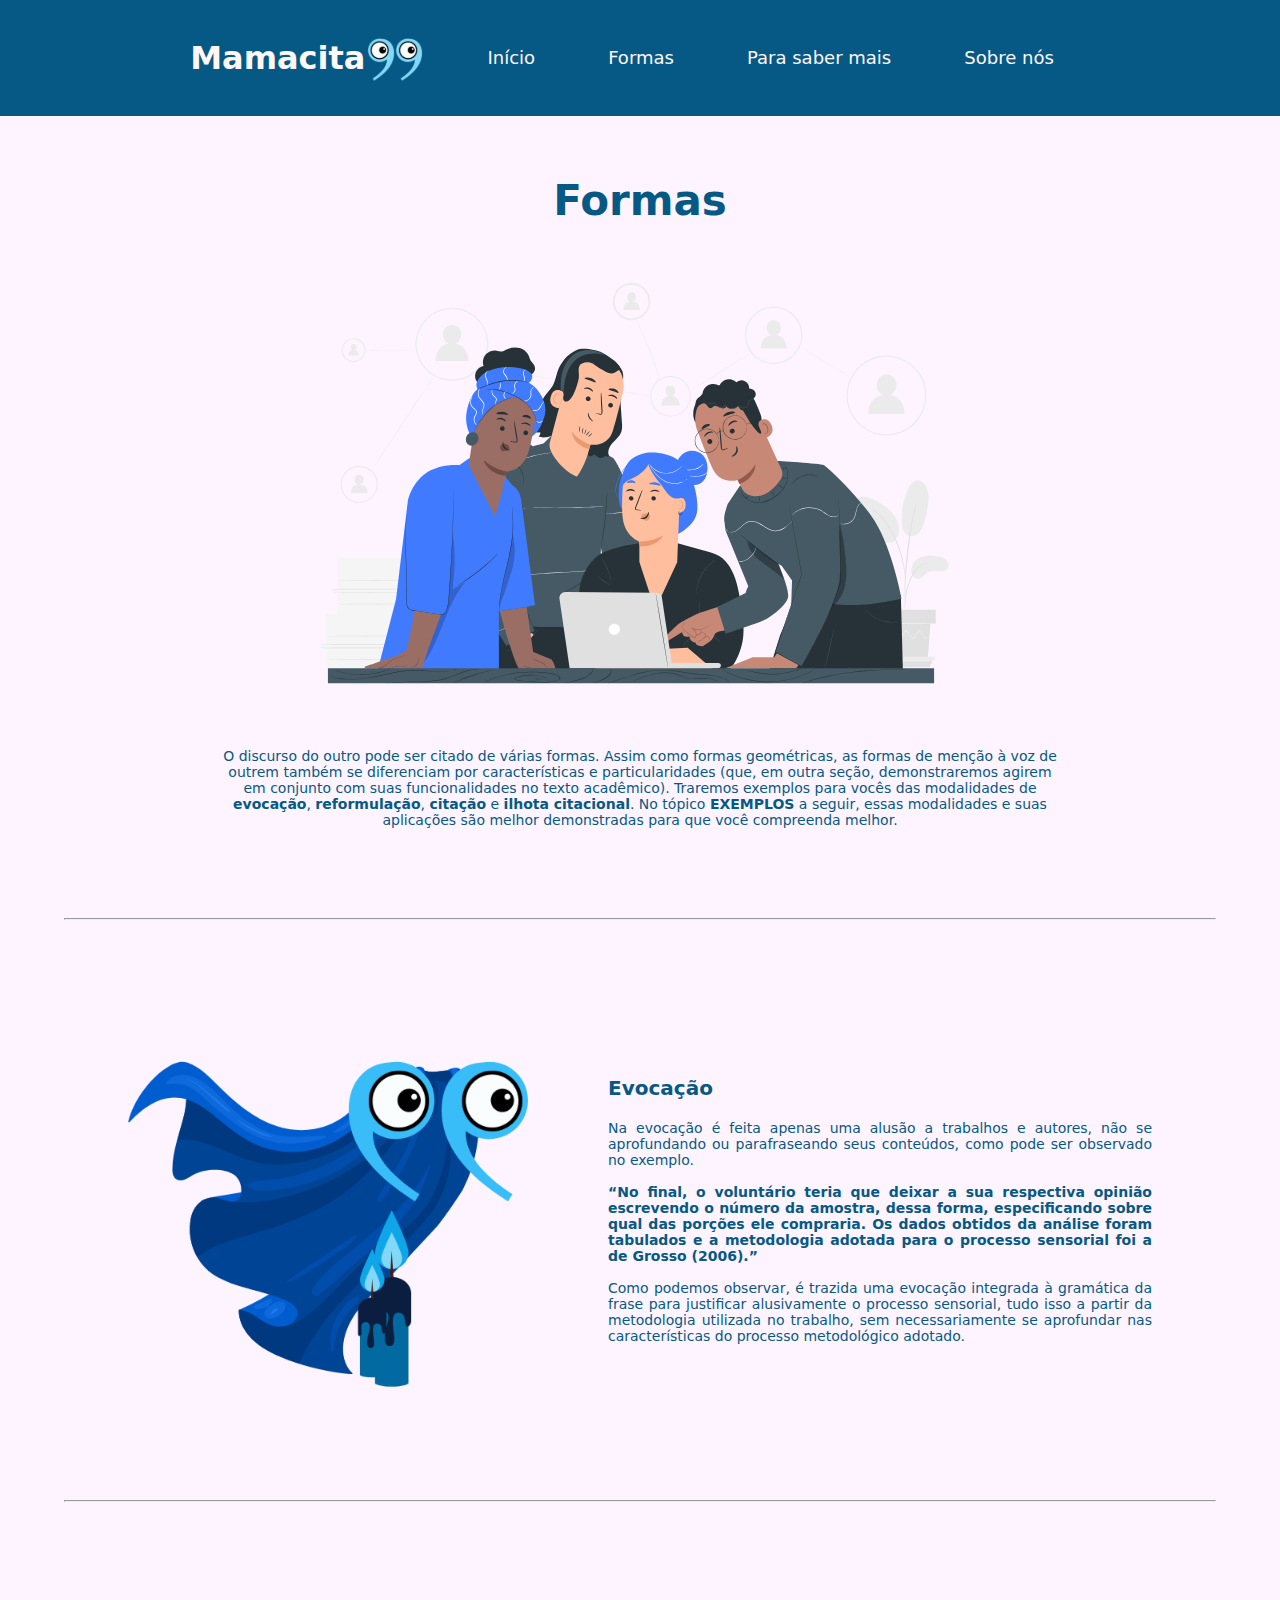
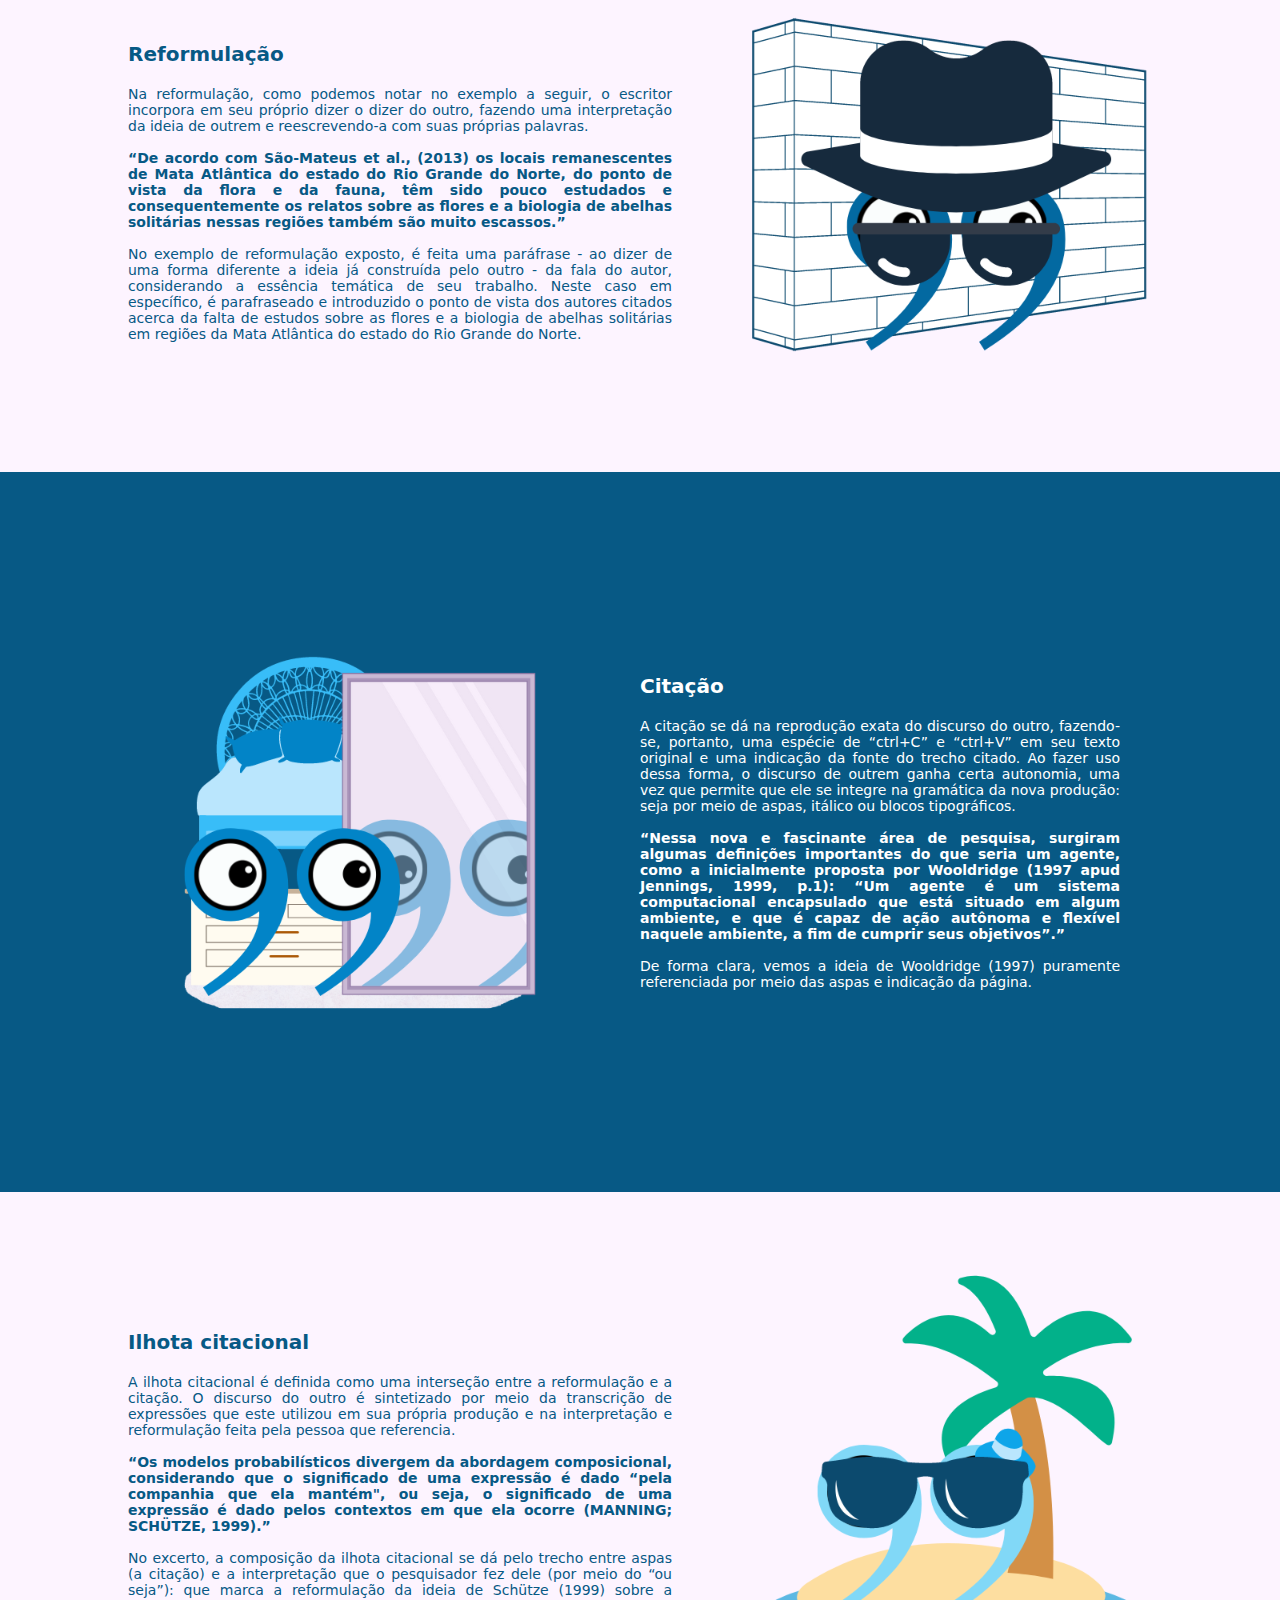
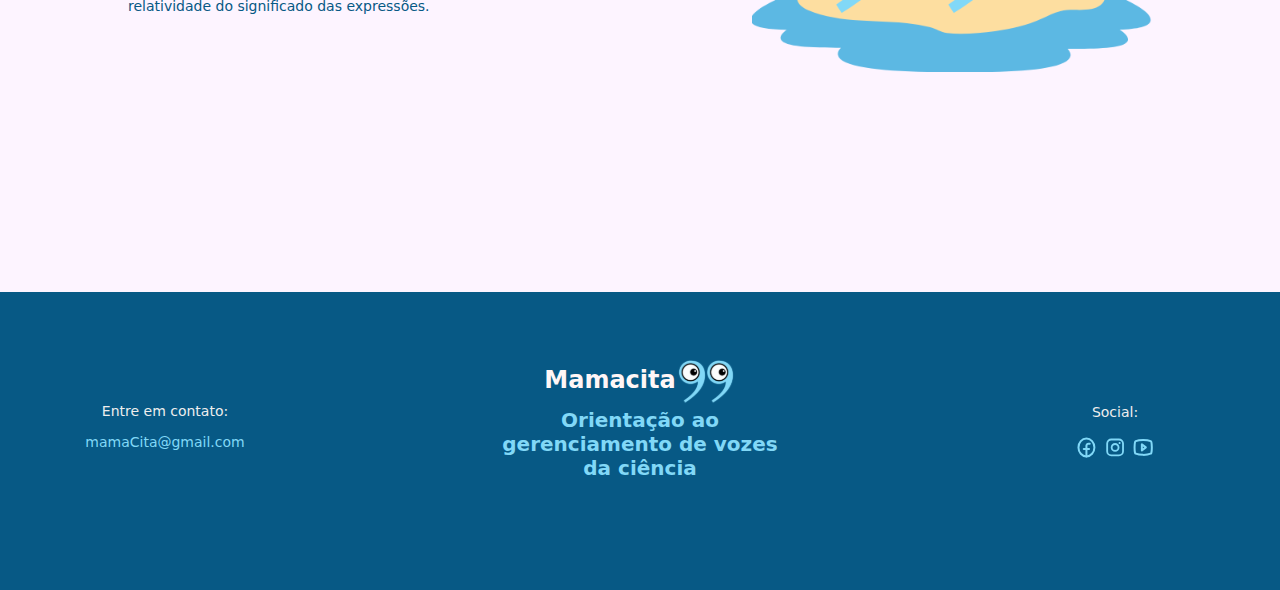
==== paginaFormas.html @ 692da954 "versão 1" ====
<!DOCTYPE html>
<html lang="en">

<head>
    <meta charset="UTF-8">
    <meta http-equiv="X-UA-Compatible" content="IE=edge">
    <meta name="viewport" content="width=device-width, initial-scale=1.0">
    <title>Formas de menção à voz de outrem</title>
    <link rel="stylesheet" href="css/estiloFormas.css">
</head>

<body>

    <header>
        <div class="cabecalho">
            <div class="logo">
                <h1>
                    Mamacita
                </h1>
                <img src="img/Logo/Logo.svg" alt="logo do site" width="60px" height="56px">
            </div>
            <nav>
                <div>
                    <ul>
                        <li><a href="paginaInicio.html">Início</a></li>
                        <li><a href="paginaInicio.html">Formas</a></li>
                        <li><a href="paginaParaSaberMais.html">Para saber mais</a></li>
                        <li><a href="paginaSobreNos.html">Sobre nós</a></li>
                    </ul>
                </div>
            </nav>
        </div>
    </header>

    <main>
        <section id="intro">
            <h1><strong>Formas</strong></h1>
            <img src="img/Formas/Info-1.svg" alt="Imagem de apresentação de formas" height="450px" width="700px">
            <div class="caixasDeTexto">
                <p>O discurso do outro pode ser citado de várias formas. Assim como formas
                    geométricas, as formas de menção à voz de <br> outrem também se diferenciam
                    por características e particularidades (que, em outra seção,
                    demonstraremos agirem <br> em conjunto com suas funcionalidades no texto acadêmico).
                    Traremos exemplos para vocês das modalidades de <br>
                    <strong>evocação</strong>, <strong>reformulação</strong>, <strong>citação</strong>
                    e <strong>ilhota citacional</strong>. No tópico <strong>EXEMPLOS</strong>
                    a seguir, essas modalidades e suas <br> aplicações são melhor demonstradas
                    para que você compreenda melhor.
                </p>
            </div>
        </section>

        <hr style="width: 90%; margin: auto; margin-bottom: 90px; margin-top: 90px;">

        <div class="container">
            <img src="img/Formas/Evocacao-2.svg" alt="Imagem representativa da evocação" height="400px" width="400px">
            <div class="caixasDeTexto2">
                <h3>Evocação</h3>
                <div class="TextosFormas">
                    <p>
                        Na evocação é feita apenas uma alusão a trabalhos e autores, não se
                        aprofundando ou parafraseando seus conteúdos, como pode ser observado no
                        exemplo. </p><br>
                    <p><strong>“No final, o voluntário teria que deixar a sua respectiva opinião escrevendo
                            o número da amostra, dessa forma, especificando sobre qual das porções
                            ele compraria. Os dados obtidos da análise foram tabulados e a
                            metodologia adotada para o processo sensorial foi a de Grosso (2006).”</strong></p><br>
                    <p> Como podemos observar, é trazida uma evocação integrada à gramática da frase
                        para justificar alusivamente o processo sensorial, tudo isso a partir da
                        metodologia utilizada no trabalho, sem necessariamente se aprofundar nas
                        características do processo metodológico adotado.</p>
                </div>
            </div>
        </div>

        <hr style="width: 90%; margin: auto; margin-bottom: 90px; margin-top: 90px;">

        <div class="container">
            <div class="caixasDeTexto3">
                <h3>Reformulação</h3>
                <div class="TextosFormas">
                    <p> Na reformulação, como podemos notar no exemplo a seguir, o escritor
                        incorpora em seu próprio dizer o dizer do outro, fazendo uma interpretação da
                        ideia de outrem e reescrevendo-a com suas próprias palavras. </p><br>
                    <p><strong>“De acordo com São-Mateus et al., (2013) os locais remanescentes de Mata
                            Atlântica do estado do Rio Grande do Norte, do ponto de vista da flora e da
                            fauna, têm sido pouco estudados e consequentemente os relatos sobre as
                            flores e a biologia de abelhas solitárias nessas regiões também são muito
                            escassos.”</strong></p><br>
                    <p> No exemplo de reformulação exposto, é feita uma paráfrase - ao dizer de uma
                        forma diferente a ideia já construída pelo outro - da fala do autor, considerando
                        a essência temática de seu trabalho. Neste caso em específico, é parafraseado e
                        introduzido o ponto de vista dos autores citados acerca da falta de estudos
                        sobre as flores e a biologia de abelhas solitárias em regiões da Mata Atlântica do
                        estado do Rio Grande do Norte.</p>
                </div>
            </div>
            <img src="img/Formas/Reformulcao-4.svg" alt="Imagem representativa da reformulação" height="400px"
                width="400px">
        </div>

            <div class="container2">
                <div class="boxAzul">
                <img src="img/Formas/Citacao-3.svg" alt="Imagem representativa da citação" height="400px" width="400px">
                <div class="caixasDeTexto2">
                    <h3>Citação</h3>
                    <div class="TextosFormas">
                        <p>A citação se dá na reprodução exata do discurso do outro, fazendo-se, portanto,
                            uma espécie de “ctrl+C” e “ctrl+V” em seu texto original e uma indicação da fonte
                            do trecho citado. Ao fazer uso dessa forma, o discurso de outrem ganha certa
                            autonomia, uma vez que permite que ele se integre na gramática da nova
                            produção: seja por meio de aspas, itálico ou blocos tipográficos.</p><br>
                        <p><strong>“Nessa nova e fascinante área de pesquisa, surgiram algumas definições
                                importantes do que seria um agente, como a inicialmente proposta por
                                Wooldridge (1997 apud Jennings, 1999, p.1): “Um agente é um sistema
                                computacional encapsulado que está situado em algum ambiente, e que é
                                capaz de ação autônoma e flexível naquele ambiente, a fim de cumprir seus
                                objetivos”.”</strong></p><br>
                        <p> De forma clara, vemos a ideia de Wooldridge (1997) puramente referenciada por
                            meio das aspas e indicação da página.</p>
                    </div>
                </div>
            </div>
        </div>

        <div class="container preRodape">
            <div class="caixasDeTexto3">
                <h3>Ilhota citacional</h3>
                <div class="TextosFormas">
                    <p> A ilhota citacional é definida como uma interseção entre a reformulação e a
                        citação. O discurso do outro é sintetizado por meio da transcrição de expressões
                        que este utilizou em sua própria produção e na interpretação e reformulação
                        feita pela pessoa que referencia.</p><br>
                    <p><strong>“Os modelos probabilísticos divergem da abordagem composicional,
                            considerando que o significado de uma expressão é dado “pela companhia
                            que ela mantém", ou seja, o significado de uma expressão é dado pelos
                            contextos em que ela ocorre (MANNING; SCHÜTZE, 1999).”</strong></p><br>
                    <p> No excerto, a composição da ilhota citacional se dá pelo trecho entre aspas (a
                        citação) e a interpretação que o pesquisador fez dele (por meio do “ou seja”): que
                        marca a reformulação da ideia de Schütze (1999) sobre a relatividade do
                        significado das expressões.</p>
                </div>
            </div>
            <img src="img/Formas/Ilhota-5.svg" alt="Imagem representativa da ilhota citacional" height="400px"
                width="400px">
        </div>

    </main>

    <footer>
        <section>
            <p>Entre em contato:</p>
            <p id="gmail">mamaCita@gmail.com</p>
        </section>

        <section>
            <div class="logo">
                <h2>Mamacita</h2>
                <img src="img/Logo/Logo.svg" alt="logo do site" width="60px" height="56px">
            </div>
            <h3>Orientação ao gerenciamento de vozes da ciência</h3>
        </section>

        <section>
            <p>Social:</p>
            <img src="img/Rodapé/FacebookLogo.svg" alt="ícone do facebook">
            <img src="img/Rodapé/InstagramLogo.svg" alt="ícone do instagram" height="25px" width="23px">
            <img src="img/Rodapé/YoutubeLogo.svg" alt="ícone do youtube" height="25px" width="23px">
        </section>
    </footer>

</body>

</html>
---- css/estiloFormas.css ----
* {
    margin: 0;
    padding: 0;
    box-sizing: border-box;
}


body {
    font-family: system-ui, -apple-system, BlinkMacSystemFont, 
    'Segoe UI', Roboto, Oxygen, Ubuntu, Cantarell, 'Open Sans', 'Helvetica Neue', sans-serif;
    background-color: #fdf4ff;
    overflow-x: hidden;
}

main {
    font-size: 14px;
    color: #075985;
    width: 100vw;
    min-height: calc(100vh - 263px);
}

main h1 {
    text-align: center;
    margin: 60px 0 30px 0;
    font-size: 42px;
}

header {
    padding: 30px 60px;
    background-color: #075985;
    color: #FFF6F6;
}

nav li,
a {
    justify-content: center;
    display: inline;
    font-size: 18px;
    line-height: 28px;
    margin: 0px 18px 0 0;
    margin-left: 16px;
    text-decoration: none;
    list-style: none;
    color: #FFF6F6;
}

nav {
    margin-left: 30px;
}

.cabecalho {
    margin: auto;
    display: flex;
    align-items: center;
    justify-content: center;
}

.logo {
    display: flex;
    align-items: center;
    justify-content: center;
}

footer {
    background-color: #075985;
    padding: 60px 15px 90px 15px;
    display: flex;
    margin: auto;
    justify-content: space-between;
    align-items: center;
    text-align: left;
    color: #FFF6F6;
}

p, li {
    font-size: 14px;
}

li {
    line-height: 27px;
    margin: 18px 0 18px 0;
}

footer p {
    margin: 15px 0 15px 0;
}

.boxAzul {
    background-color: #075985;
    margin-bottom: 80px;
    color: #FFFFFF;
    padding: 160px;
    margin: auto;
    display: flex;
    align-items: center;
    justify-content: center;
    text-align: justify;
    margin-bottom: 80px;
}

.container {
    width: 80%;
    margin: auto;
    display: flex;
    text-align: justify;
    justify-content: center;
    align-items: center;
    margin-bottom: 80px;
}

.container2 {
    width: 100%;
}

.preRodape{
    margin-bottom: 220px;
}

.caixasDeTexto {
    margin: 40px 40px 40px 40px;
}

.caixasDeTexto2 {
    margin: 40px 0px 40px 80px;
}


.caixasDeTexto3 {
    margin: 40px 80px 40px 0px;
}

.TextosFormas{
    width: 100%;
}

#intro {
    width: 90%;
    text-align: center;
    margin: auto;
}

h3 {
    font-size: 20px;
    margin-bottom: 20px;
}

footer section,
footer p {
    text-align: center;
    width: 300px;
    font-weight: 200;
}

footer h3,
#gmail {
    color: #81D8F7;
}

footer p {
    color: #EEEEEE;
}
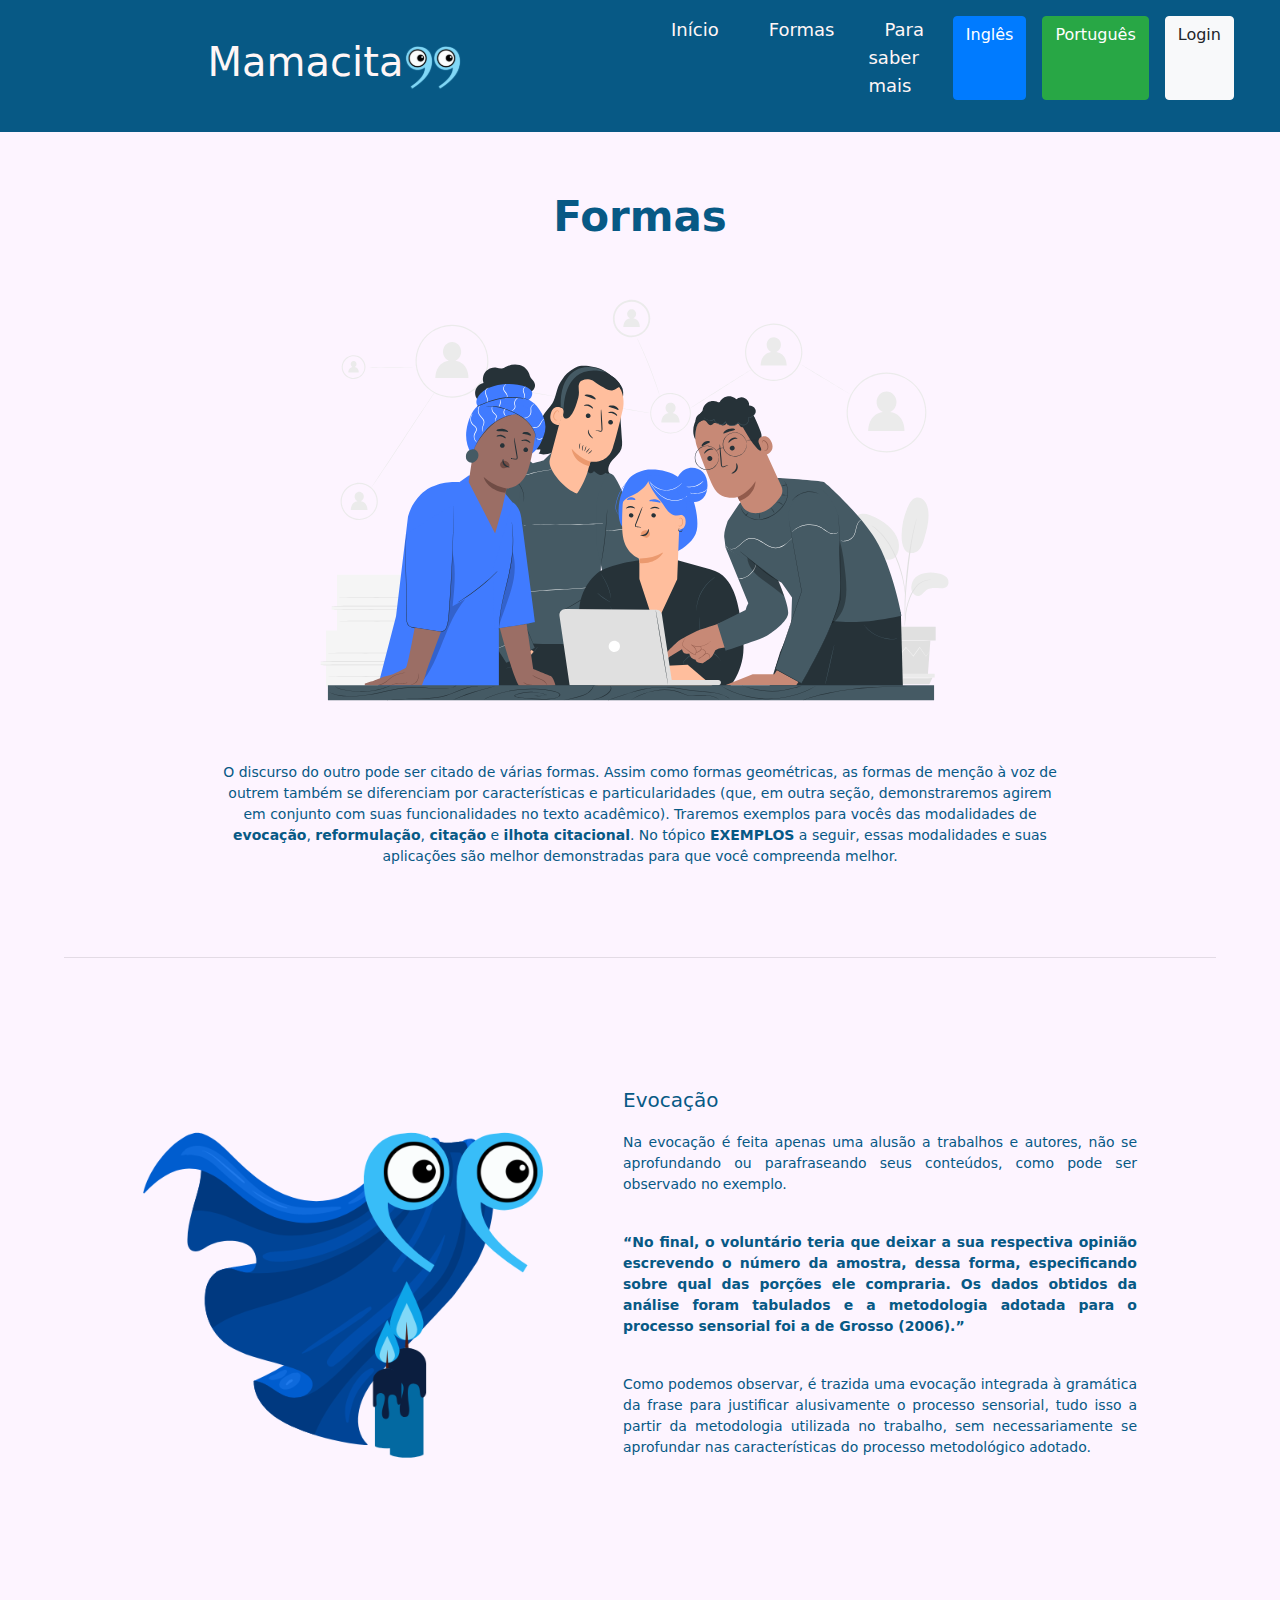
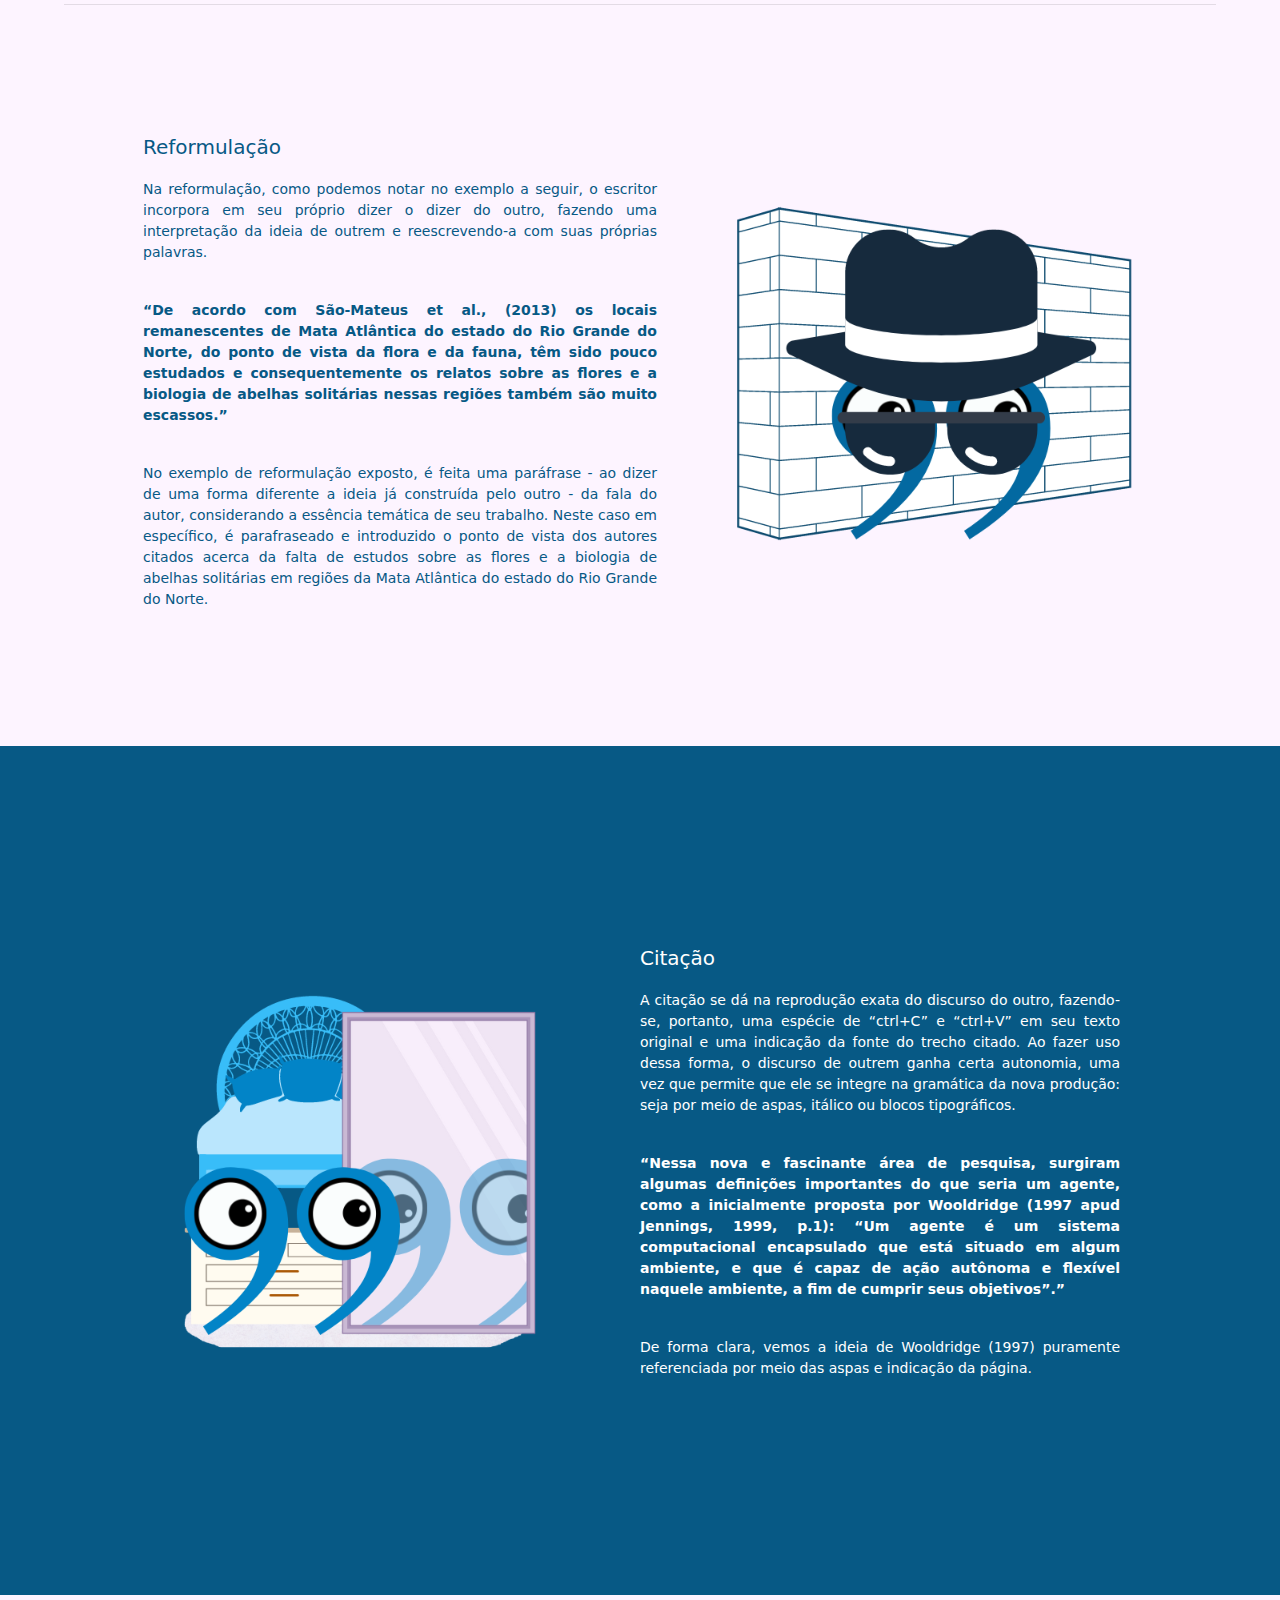
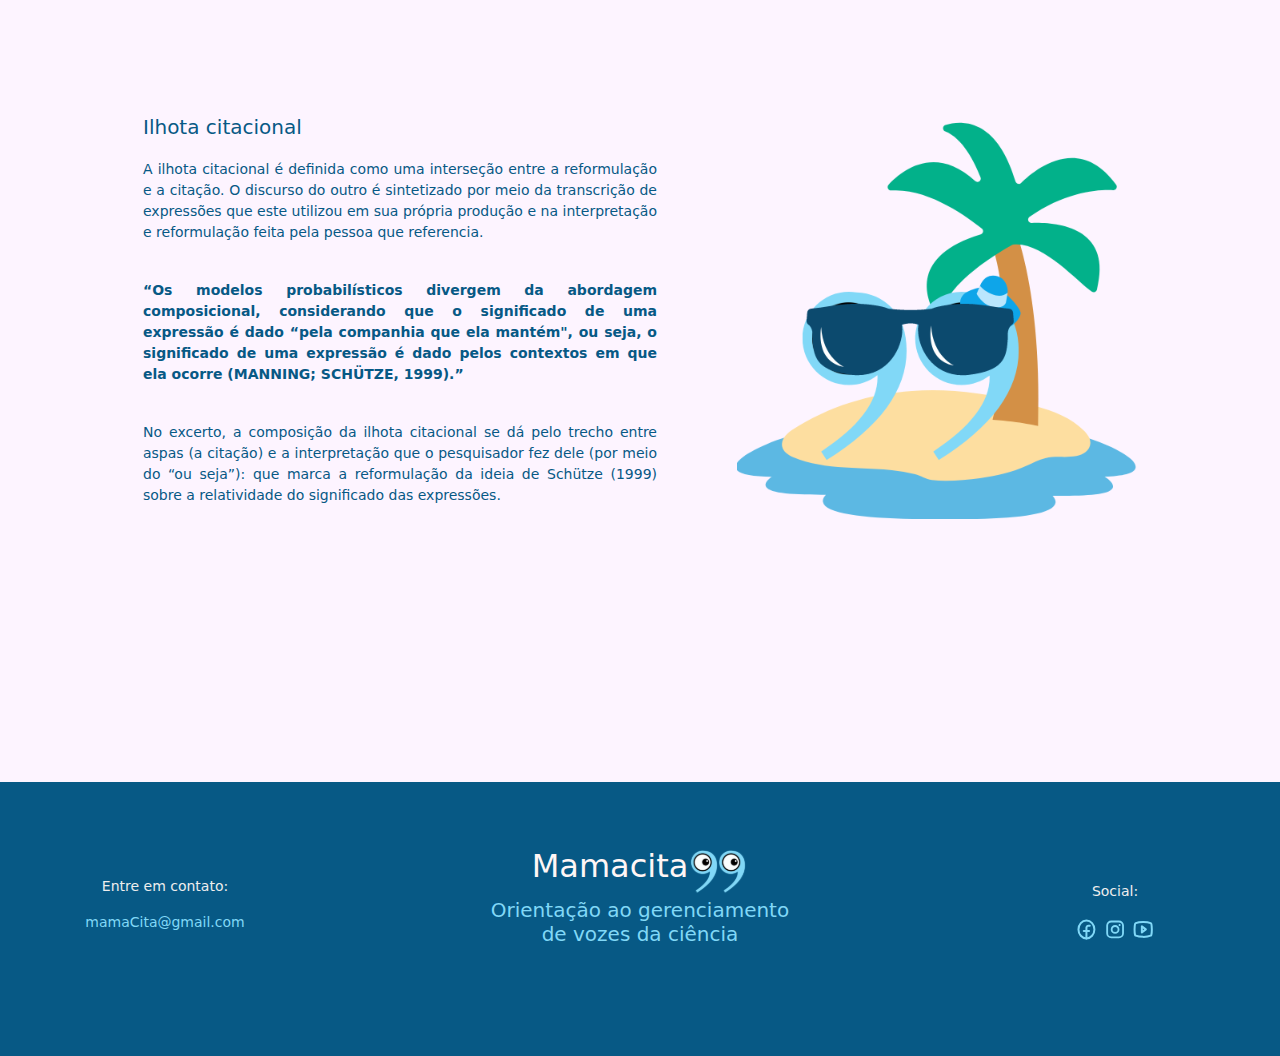
==== commit cdc5379b: "Double lenguages" ====
--- a/paginaFormas.html
+++ b/paginaFormas.html
@@ -5,14 +5,42 @@
     <meta charset="UTF-8">
     <meta http-equiv="X-UA-Compatible" content="IE=edge">
     <meta name="viewport" content="width=device-width, initial-scale=1.0">
+    <link rel="stylesheet" href="https://cdn.jsdelivr.net/npm/bootstrap@4.0.0/dist/css/bootstrap.min.css"
+    integrity="sha384-Gn5384xqQ1aoWXA+058RXPxPg6fy4IWvTNh0E263XmFcJlSAwiGgFAW/dAiS6JXm" crossorigin="anonymous">
     <title>Formas de menção à voz de outrem</title>
     <link rel="stylesheet" href="css/estiloFormas.css">
 </head>
 
 <body>
 
-    <header>
-        <div class="cabecalho">
+    <header id="topo" class="container-fluid justify-content-center m-auto">
+        <nav class="row navbar navbar-expand-lg navbar-light bg-dark d-flex justify-content-around m-auto bg-light">
+            <div class="col-lg-6 col-10 p-0 d-flex justify-content-lg-center justify-content-start">
+                <h1>
+                    Mamacita
+                </h1>
+                <img src="img/Logo/Logo.svg" alt="logo do site" width="60px" height="56px">
+            </div>
+            <button class="navbar-toggler justify-content-end col-2" type="button" data-toggle="collapse" data-target="#navbarNav"
+                aria-controls="navbarNav" aria-expanded="false" aria-label="Toggle navigation">
+                <span class="navbar-toggler-icon"></span>
+            </button>
+
+            
+            <div class="col-6  d-flex navbar-collapse justify-content-center" id="navbarNav">
+
+                <ul class="d-flex justify-content-between">
+                    <li class=" m-2"><a href="paginaInicio.html">Início</a></li>
+                        <li class=" m-2"><a href="paginaFormas.html">Formas</a></li>
+                        <li class=" m-2"><a href="paginaParaSaberMais.html">Para saber mais</a></li>
+                        <a class="btn btn-primary m-2" href="paginaInicioING.html" role="button">Inglês</a>
+                        <a class="btn btn-success m-2" href="paginaInicio.html" role="button">Português</a>
+                        <a class="btn btn-light m-2" href="index.html" role="button">Login</a>
+
+                    </ul>
+            </div>
+        </nav>
+        <!-- <div class="cabecalho">
             <div class="logo">
                 <h1>
                     Mamacita
@@ -22,14 +50,11 @@
             <nav>
                 <div>
                     <ul>
-                        <li><a href="paginaInicio.html">Início</a></li>
-                        <li><a href="paginaInicio.html">Formas</a></li>
-                        <li><a href="paginaParaSaberMais.html">Para saber mais</a></li>
-                        <li><a href="paginaSobreNos.html">Sobre nós</a></li>
+                        
                     </ul>
                 </div>
             </nav>
-        </div>
+        </div> -->
     </header>
 
     <main>
--- a/css/estiloFormas.css
+++ b/css/estiloFormas.css
@@ -3,14 +3,42 @@
     padding: 0;
     box-sizing: border-box;
 }
-
+.navbar.navbar-expand-lg.navbar-light.bg-light{
+    background-color: #075985 !important;
+}
 
 body {
-    font-family: system-ui, -apple-system, BlinkMacSystemFont, 
-    'Segoe UI', Roboto, Oxygen, Ubuntu, Cantarell, 'Open Sans', 'Helvetica Neue', sans-serif;
+    font-family: system-ui, -apple-system, BlinkMacSystemFont,
+        'Segoe UI', Roboto, Oxygen, Ubuntu, Cantarell, 'Open Sans', 'Helvetica Neue', sans-serif;
     background-color: #fdf4ff;
     overflow-x: hidden;
 }
+
+header {
+    background-color: #075985;
+    color: #FFF6F6;
+}
+
+nav li,
+a {
+    justify-content: center;
+    display: inline;
+    font-size: 18px;
+    line-height: 28px;
+    margin-left: 16px;
+    text-decoration: none;
+    color: #FFF6F6;
+}
+
+
+
+.cabecalho {
+    margin: auto;
+    display: flex;
+    align-items: center;
+    justify-content: center;
+}
+
 
 main {
     font-size: 14px;
@@ -26,7 +54,6 @@
 }
 
 header {
-    padding: 30px 60px;
     background-color: #075985;
     color: #FFF6F6;
 }
